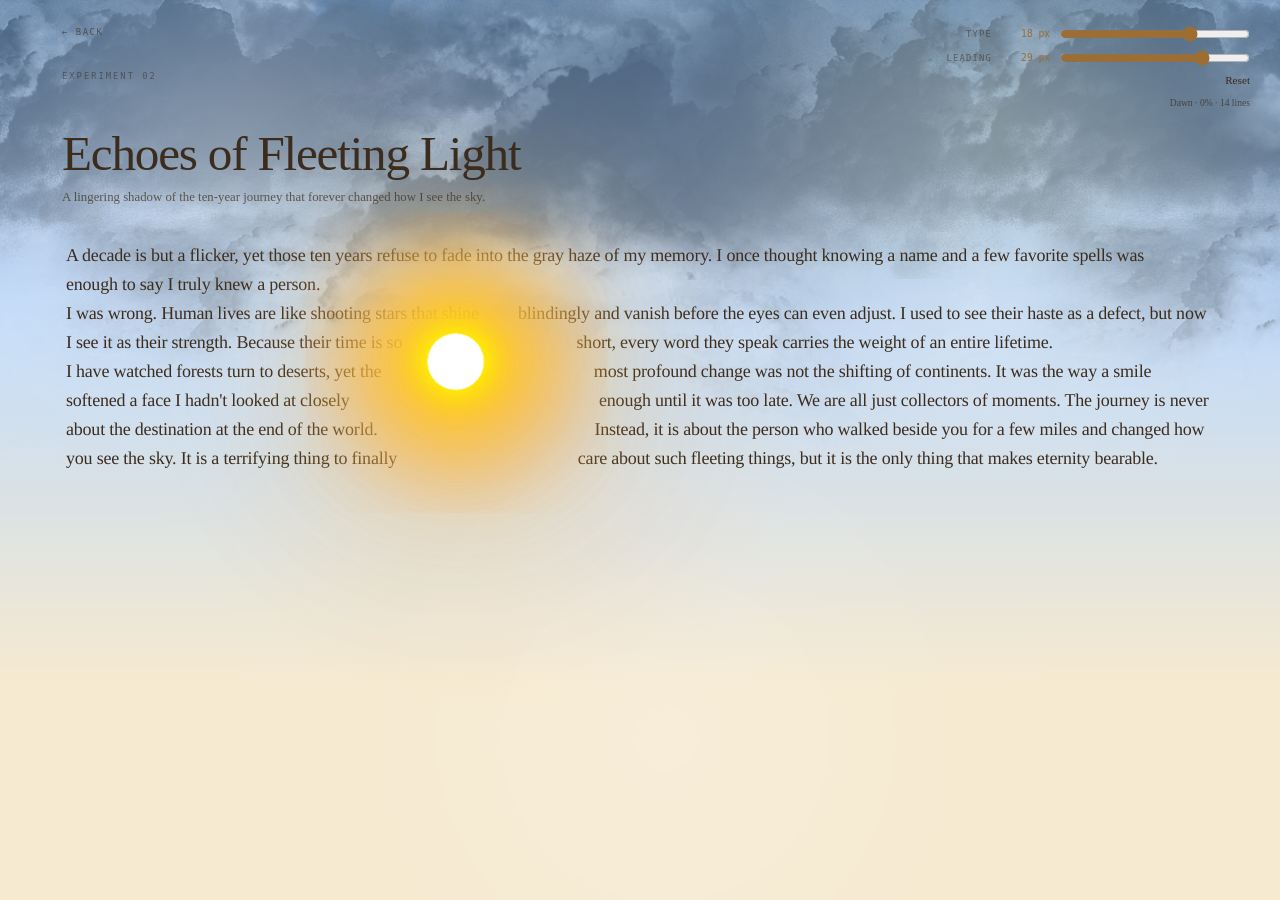
==== experiments/echoes-of-fleeting-light.html @ 6adec40e "experiment 2 - echoes of fleeting light - freiren" ====
<!doctype html>
<html lang="en">
<head>
  <meta charset="UTF-8">
  <meta name="viewport" content="width=device-width, initial-scale=1.0">
  <meta name="description" content="Echoes of Fleeting Light — A lingering shadow of the ten-year journey that forever changed how I see the sky.">
  <title>Echoes of Fleeting Light — Diginova Experiments</title>
  <link rel="stylesheet" href="../styles/site.css">
  <style>
    :root {
      color-scheme: light;
      --sky-top: #7386a9;
      --sky-mid: #dce2eb;
      --sky-bottom: #f7f2e8;
      --ink: #433127;
      --rule: rgba(121, 95, 70, 0.22);
      --accent: #a0734a;
      --sun: #e3b25d;
      --moon: #d8dfeb;
      --orb-outline: rgba(112, 88, 64, 0.42);
      --village-opacity: 0.9;
      --village-height: clamp(150px, 19vw, 236px);
      --wash-opacity: 0.88;
      --wash-brightness: 1;
      --wash-saturation: 1;
      --grain-opacity: 0.12;
      --village-filter: saturate(0.84) brightness(0.95);
      --star-opacity: 0;
      --star-twinkle: 0.32;
      --cloud-opacity: 0.4;
      --sky-glow-x: 50%;
      --sky-glow-y: 70%;
      --sky-horizon-glow: rgba(255, 194, 120, 0.24);
      --sky-zenith-glow: rgba(255, 233, 196, 0.12);
      --type-scale: 0.8;
    }

    html,
    body {
      width: 100%;
      height: 100%;
      margin: 0;
      overflow: hidden;
    }

    body {
      background-color: var(--sky-bottom);
      background:
        radial-gradient(circle at var(--sky-glow-x) var(--sky-glow-y), var(--sky-horizon-glow) 0%, transparent 34%),
        radial-gradient(circle at 50% 8%, var(--sky-zenith-glow) 0%, transparent 44%),
        linear-gradient(180deg, var(--sky-top) 0%, var(--sky-mid) 30%, var(--sky-bottom) 76%);
      color: var(--ink);
      transition: background 1600ms ease, background-color 1600ms ease, color 1200ms ease;
    }

    a {
      color: inherit;
    }

    .viewport {
      position: relative;
      width: 100vw;
      height: 100vh;
      overflow: hidden;
    }

    .clouds,
    .sky-wash,
    .sky-grain,
    .starfield {
      position: absolute;
      inset: 0;
      pointer-events: none;
    }

    .clouds {
      overflow: hidden;
      opacity: var(--cloud-opacity);
      transition: opacity 2200ms ease;
    }

    .clouds-1,
    .clouds-2,
    .clouds-3 {
      position: absolute;
      top: 0;
      right: 0;
      left: 0;
      height: 500px;
      background-repeat: repeat-x;
      background-position: 0 0;
      background-size: auto 100%;
      will-change: background-position;
    }

    .clouds-1 {
      background-image: url("../assets/clouds_2.png");
      animation: clouds-loop-1 20s linear infinite;
    }

    .clouds-2 {
      background-image: url("../assets/clouds_1.png");
      animation: clouds-loop-2 15s linear infinite;
    }

    .clouds-3 {
      background-image: url("../assets/clouds_3.png");
      animation: clouds-loop-3 17s linear infinite;
    }

    @keyframes clouds-loop-1 {
      to {
        background-position: -1000px 0;
      }
    }

    @keyframes clouds-loop-2 {
      to {
        background-position: -1000px 0;
      }
    }

    @keyframes clouds-loop-3 {
      to {
        background-position: -1579px 0;
      }
    }

    .starfield {
      opacity: var(--star-opacity);
      background:
        radial-gradient(circle at 8% 22%, rgba(255,255,255,var(--star-twinkle)) 0 1px, transparent 1.6px),
        radial-gradient(circle at 17% 10%, rgba(255,255,255,0.72) 0 1.3px, transparent 1.9px),
        radial-gradient(circle at 26% 28%, rgba(255,255,255,0.52) 0 0.9px, transparent 1.6px),
        radial-gradient(circle at 34% 14%, rgba(255,255,255,0.78) 0 1.1px, transparent 1.7px),
        radial-gradient(circle at 42% 24%, rgba(255,255,255,0.56) 0 0.9px, transparent 1.5px),
        radial-gradient(circle at 54% 12%, rgba(255,255,255,0.84) 0 1.2px, transparent 1.8px),
        radial-gradient(circle at 62% 30%, rgba(255,255,255,0.58) 0 1px, transparent 1.5px),
        radial-gradient(circle at 73% 16%, rgba(255,255,255,0.74) 0 1.1px, transparent 1.7px),
        radial-gradient(circle at 81% 26%, rgba(255,255,255,0.48) 0 0.9px, transparent 1.6px),
        radial-gradient(circle at 90% 12%, rgba(255,255,255,0.8) 0 1.2px, transparent 1.8px);
      transition: opacity 2200ms ease;
    }

    .sky-wash {
      background:
        radial-gradient(circle at 18% 18%, rgba(255, 255, 255, 0.32), transparent 24%),
        radial-gradient(circle at 78% 14%, rgba(255, 235, 198, 0.28), transparent 26%),
        radial-gradient(circle at 52% 82%, rgba(255, 255, 255, 0.16), transparent 30%);
      opacity: var(--wash-opacity);
      filter: saturate(var(--wash-saturation)) brightness(var(--wash-brightness));
      transition: opacity 1600ms ease, filter 1600ms ease;
    }

    .sky-grain {
      opacity: var(--grain-opacity);
      background-image:
        linear-gradient(rgba(255,255,255,0.06), rgba(255,255,255,0.06)),
        linear-gradient(90deg, transparent 0, rgba(255,255,255,0.12) 50%, transparent 100%);
      mix-blend-mode: screen;
      transition: opacity 1600ms ease;
    }

    .back-link {
      position: absolute;
      left: clamp(20px, 5vw, 62px);
      top: clamp(14px, 2.5vw, 28px);
      z-index: 5;
      font: 500 calc(11px * var(--type-scale))/1 "SF Mono", "Fira Code", monospace;
      letter-spacing: 1.6px;
      text-transform: uppercase;
      color: color-mix(in srgb, var(--ink) 64%, transparent);
      text-decoration: none;
      transition: color 1200ms ease;
    }

    .masthead {
      position: absolute;
      left: clamp(20px, 5vw, 62px);
      top: clamp(54px, 8vh, 82px);
      width: min(560px, calc(100vw - 190px));
      z-index: 4;
      pointer-events: none;
    }

    .kicker {
      margin-bottom: 12px;
      font: 500 calc(11px * var(--type-scale))/1 "SF Mono", "Fira Code", monospace;
      letter-spacing: 2px;
      text-transform: uppercase;
      color: color-mix(in srgb, var(--ink) 56%, transparent);
      transition: color 1200ms ease;
    }

    .title {
      margin: 0 0 10px;
      font: 500 clamp(calc(34px * var(--type-scale)), calc(4.8vw * var(--type-scale)), calc(76px * var(--type-scale)))/0.95 Palatino, "Palatino Linotype", "Book Antiqua", Georgia, serif;
      letter-spacing: -1.2px;
      text-wrap: balance;
      margin-top: 50px;
    }

    .subtitle {
      margin: 0;
      max-width: 1500px;
      font: 400 clamp(calc(14px * var(--type-scale)), calc(1.25vw * var(--type-scale)), calc(17px * var(--type-scale)))/1.68 Palatino, "Palatino Linotype", "Book Antiqua", Georgia, serif;
      color: color-mix(in srgb, var(--ink) 72%, transparent);
      text-wrap: balance;
      transition: color 1200ms ease;
    }

    .settings {
      position: absolute;
      top: clamp(16px, 2.4vw, 26px);
      right: clamp(14px, 2.5vw, 30px);
      z-index: 6;
      display: grid;
      gap: 8px;
      width: min(310px, calc(100vw - 30px));
      padding: 0;
      background: transparent;
      border: 0;
      backdrop-filter: none;
      box-shadow: none;
      text-align: right;
    }

    .settings-row {
      display: flex;
      align-items: center;
      gap: 10px;
      flex-wrap: wrap;
      justify-content: flex-end;
    }

    .settings-label {
      min-width: 52px;
      font: 500 calc(11px * var(--type-scale))/1 "SF Mono", "Fira Code", monospace;
      letter-spacing: 1.2px;
      text-transform: uppercase;
      color: color-mix(in srgb, var(--ink) 56%, transparent);
      transition: color 1200ms ease;
    }

    .settings-value {
      min-width: 48px;
      font: 500 calc(12px * var(--type-scale))/1 "SF Mono", "Fira Code", monospace;
      color: var(--accent);
    }

    .settings input[type="range"] {
      flex: 1 1 110px;
      min-width: 80px;
      accent-color: var(--accent);
    }

    .settings button {
      padding: 0;
      border: 0;
      background: transparent;
      color: var(--ink);
      font: 400 calc(14px * var(--type-scale))/1.2 Palatino, "Palatino Linotype", "Book Antiqua", Georgia, serif;
      border-bottom: 1px solid transparent;
      cursor: pointer;
      transition: color 1200ms ease, border-color 1200ms ease;
    }

    .settings button:hover {
      color: var(--accent);
      border-color: currentColor;
    }

    .plain-toggle {
      display: inline-flex;
      align-items: center;
      gap: 7px;
      font: 400 calc(14px * var(--type-scale))/1.3 Palatino, "Palatino Linotype", "Book Antiqua", Georgia, serif;
      color: var(--ink);
      transition: color 1200ms ease;
    }

    .plain-toggle input {
      accent-color: var(--accent);
    }

    .status {
      font: 400 calc(12px * var(--type-scale))/1.5 Palatino, "Palatino Linotype", "Book Antiqua", Georgia, serif;
      color: color-mix(in srgb, var(--ink) 72%, transparent);
      max-width: 310px;
      margin-left: auto;
      white-space: nowrap;
      transition: color 1200ms ease;
    }

    .story-field {
      position: absolute;
      inset: 0;
      padding:
        var(--story-top, clamp(220px, 34vh, 320px))
        clamp(10px, 2.5vw, 62px)
        calc(var(--village-height) + 34px)
        clamp(10px, 2.5vw, 62px);
    }

    .line-layer {
      position: absolute;
      inset: 0;
      contain: layout paint style;
    }

    .line {
      position: absolute;
      left: 0;
      top: 0;
      white-space: pre;
      color: var(--ink);
      transform: translate3d(var(--x), var(--y), 0);
      font-family: Palatino, "Palatino Linotype", "Book Antiqua", Georgia, serif;
      font-size: var(--font-size, 22px);
      line-height: var(--line-height, 33px);
      letter-spacing: -0.012em;
      text-rendering: geometricPrecision;
      user-select: none;
      transition: transform 80ms linear, color 1200ms ease;
      max-width: min(76ch, calc(100vw - 64px));
    }

    .orb {
      position: absolute;
      left: 0;
      top: 0;
      transform: translate3d(calc(var(--orb-x) - 50%), calc(var(--orb-y) - 50%), 0);
      will-change: transform;
      overflow: visible;
      transition: opacity 900ms ease, filter 1200ms ease;
    }

    .orb::before {
      content: "";
      position: absolute;
      inset: -22%;
      background-repeat: no-repeat;
      background-position: center;
      background-size: contain;
      pointer-events: none;
    }

    .orb--sun::before {
      width: var(--sun-size);
      height: var(--sun-size);
      inset: -32%;
      padding: 150px;
      margin: -150px;
      background-image: url("../assets/sun.png");
      background-size: 70%;
      background-position: center;
      filter:
        saturate(1.08)
        drop-shadow(0 0 18px rgba(255, 237, 173, 0.82))
        drop-shadow(0 0 44px rgba(246, 189, 79, 0.7))
        drop-shadow(0 0 90px rgba(239, 177, 51, 0.38));
    }

    .orb--sun {
      width: var(--sun-size);
      height: var(--sun-size);
    }

    .orb--moon::before {
      width: var(--moon-size);
      height: var(--moon-size);
      inset: -20%;
      background-image: url("../assets/moon.png");
      filter:
        contrast(1.04)
        saturate(0.94)
        drop-shadow(0 0 18px color-mix(in srgb, var(--moon) 32%, transparent))
        drop-shadow(0 0 42px color-mix(in srgb, var(--moon) 16%, transparent));
    }

    .orb--moon {
      width: var(--moon-size);
      height: var(--moon-size);
    }

    .village-strip {
      position: absolute;
      left: 0;
      right: 0;
      bottom: -5px;
      height: var(--village-height);
      width: 100vw;
      pointer-events: none;
    }

    .village-strip img {
      position: absolute;
      left: 0;
      bottom: -30px;
      width: 100vw;
      max-width: none;
      opacity: var(--village-opacity);
      display: block;
      transition: opacity 1600ms ease, filter 1600ms ease;
      filter: var(--village-filter);
    }

    @media (max-width: 820px) {
      .masthead {
        width: min(560px, calc(100vw - 34px));
        top: 82px;
      }

      .settings {
        width: min(300px, calc(100vw - 24px));
      }

      .story-field {
        padding-top: clamp(228px, 33vh, 320px);
      }
    }

    @media (max-width: 620px) {
      .settings {
        top: auto;
        bottom: calc(var(--village-height) + 12px);
        right: 12px;
        left: 12px;
        width: auto;
      }

      .masthead {
        top: 62px;
        width: calc(100vw - 24px);
      }

      .story-field {
        padding:
          clamp(188px, 28vh, 250px)
          16px
          calc(var(--village-height) + 120px)
          16px;
      }
    }
  </style>
</head>
<body>
  <main class="viewport">
    <div class="starfield"></div>
    <div class="clouds" aria-hidden="true">
      <div class="clouds-1"></div>
      <div class="clouds-2"></div>
      <div class="clouds-3"></div>
    </div>
    <div class="sky-wash"></div>
    <div class="sky-grain"></div>

    <a class="back-link" href="../index.html">← Back</a>

    <header class="masthead" id="masthead">
      <div class="kicker">Experiment 02</div>
      <h1 class="title">Echoes of Fleeting Light</h1>
      <p class="subtitle">A lingering shadow of the ten-year journey that forever changed how I see the sky.</p>
    </header>

    <aside class="settings" id="settingsPanel" aria-label="Settings">
      <div class="settings-row">
        <span class="settings-label">Type</span>
        <span class="settings-value" id="fontSizeValue">21 px</span>
        <input id="fontSize" type="range" min="14" max="24" step="1" value="21">
      </div>
      <div class="settings-row">
        <span class="settings-label">Leading</span>
        <span class="settings-value" id="lineHeightValue">31 px</span>
        <input id="lineHeight" type="range" min="21" max="34" step="1" value="31">
      </div>
      <div class="settings-row">
        <button id="resetOrbit" type="button">Reset</button>
      </div>
      <div class="status"><span id="statPhase">Dawn</span> · <span id="statTheme">0%</span> · <span id="statLines">0</span> lines</div>
    </aside>

    <section class="story-field" id="scene" aria-label="Echoes of Fleeting Light interactive page">
      <div class="line-layer" id="lineLayer"></div>
      <div class="orb orb--sun" id="sunOrb" aria-hidden="true"></div>
      <div class="orb orb--moon" id="moonOrb" aria-hidden="true"></div>
    </section>

    <div class="village-strip" aria-hidden="true">
      <img id="villageImage" src="../assets/village_only.png" alt="">
    </div>
  </main>

  <script type="module" src="./echoes-of-fleeting-light.js"></script>
</body>
</html>
---- styles/site.css ----
* {
  box-sizing: border-box;
  margin: 0;
}

html,
body {
  min-height: 100vh;
  background: #08080e;
  color: #ddd8d0;
}

body {
  font-family: "Helvetica Neue", Helvetica, Arial, sans-serif;
}

a {
  color: inherit;
}

.page-shell {
  min-height: 100vh;
  padding: 72px 24px 56px;
}

.header {
  text-align: center;
  margin: 0 auto 52px;
  max-width: 920px;
}

.logo {
  font: 300 11px/1 "SF Mono", "Fira Code", "Consolas", monospace;
  text-transform: uppercase;
  letter-spacing: 4px;
  color: rgba(196, 163, 90, 0.5);
  margin-bottom: 20px;
}

.page-title {
  font: 600 42px/1.08 Georgia, Palatino, "Times New Roman", serif;
  color: rgba(255, 255, 255, 0.92);
  margin-bottom: 16px;
  letter-spacing: -0.5px;
}

.page-subtitle {
  font: 400 15px/1.7 "Helvetica Neue", Helvetica, Arial, sans-serif;
  color: rgba(255, 255, 255, 0.32);
}

.demos-grid {
  display: grid;
  grid-template-columns: 1fr 1fr;
  gap: 1px;
  width: 100%;
  max-width: 860px;
  margin: 0 auto;
  background: rgba(255, 255, 255, 0.04);
  border: 1px solid rgba(255, 255, 255, 0.06);
  border-radius: 16px;
  overflow: hidden;
}

.demo-card {
  display: flex;
  flex-direction: column;
  justify-content: center;
  min-height: 144px;
  padding: 32px 28px;
  text-decoration: none;
  background: #08080e;
  transition: background 0.2s ease;
}

a.demo-card:hover {
  background: rgba(255, 255, 255, 0.025);
}

.demo-card.is-disabled {
  cursor: default;
}

.demo-tag {
  display: inline-block;
  width: fit-content;
  margin-bottom: 12px;
  padding: 4px 7px;
  border-radius: 4px;
  font: 500 9px/1 "SF Mono", "Fira Code", monospace;
  text-transform: uppercase;
  letter-spacing: 0.8px;
}

.tag-layout {
  background: rgba(100, 200, 255, 0.08);
  color: rgba(100, 200, 255, 0.6);
}

.tag-interactive {
  background: rgba(120, 200, 120, 0.08);
  color: rgba(120, 200, 120, 0.55);
}

.tag-motion {
  background: rgba(196, 163, 90, 0.1);
  color: rgba(196, 163, 90, 0.6);
}

.tag-soon {
  background: rgba(255, 255, 255, 0.05);
  color: rgba(255, 255, 255, 0.3);
}

.demo-name {
  font: 600 17px/1.3 "Helvetica Neue", Helvetica, Arial, sans-serif;
  color: rgba(255, 255, 255, 0.88);
  margin-bottom: 8px;
}

.demo-desc {
  font: 400 13px/1.5 "Helvetica Neue", Helvetica, Arial, sans-serif;
  color: rgba(255, 255, 255, 0.3);
}

.footer-link {
  margin-top: 40px;
  text-align: center;
}

.footer-link--stack {
  display: grid;
  gap: 10px;
}

.footer-link a,
.back-link {
  font: 400 13px/1 "Helvetica Neue", Helvetica, Arial, sans-serif;
  color: rgba(255, 255, 255, 0.2);
  text-decoration: none;
  transition: color 0.15s ease;
}

.footer-link a:hover,
.back-link:hover {
  color: rgba(255, 255, 255, 0.42);
}

.back-link {
  display: inline-block;
  margin-bottom: 26px;
}

.experiment-shell {
  min-height: 100vh;
  padding: 28px 18px 72px;
}

.experiment-header {
  text-align: center;
  margin: 0 auto 24px;
  max-width: 640px;
}

.experiment-title {
  font: 600 24px/1.2 "Helvetica Neue", Helvetica, Arial, sans-serif;
  color: rgba(255, 255, 255, 0.88);
  margin-bottom: 8px;
}

.experiment-subtitle {
  font: 400 13px/1.6 "Helvetica Neue", Helvetica, Arial, sans-serif;
  color: rgba(255, 255, 255, 0.35);
}

@media (max-width: 700px) {
  .page-shell {
    padding: 48px 16px 40px;
  }

  .page-title {
    font-size: 32px;
  }

  .demos-grid {
    grid-template-columns: 1fr;
  }

  .demo-card {
    min-height: 108px;
    padding: 24px 20px;
  }
}
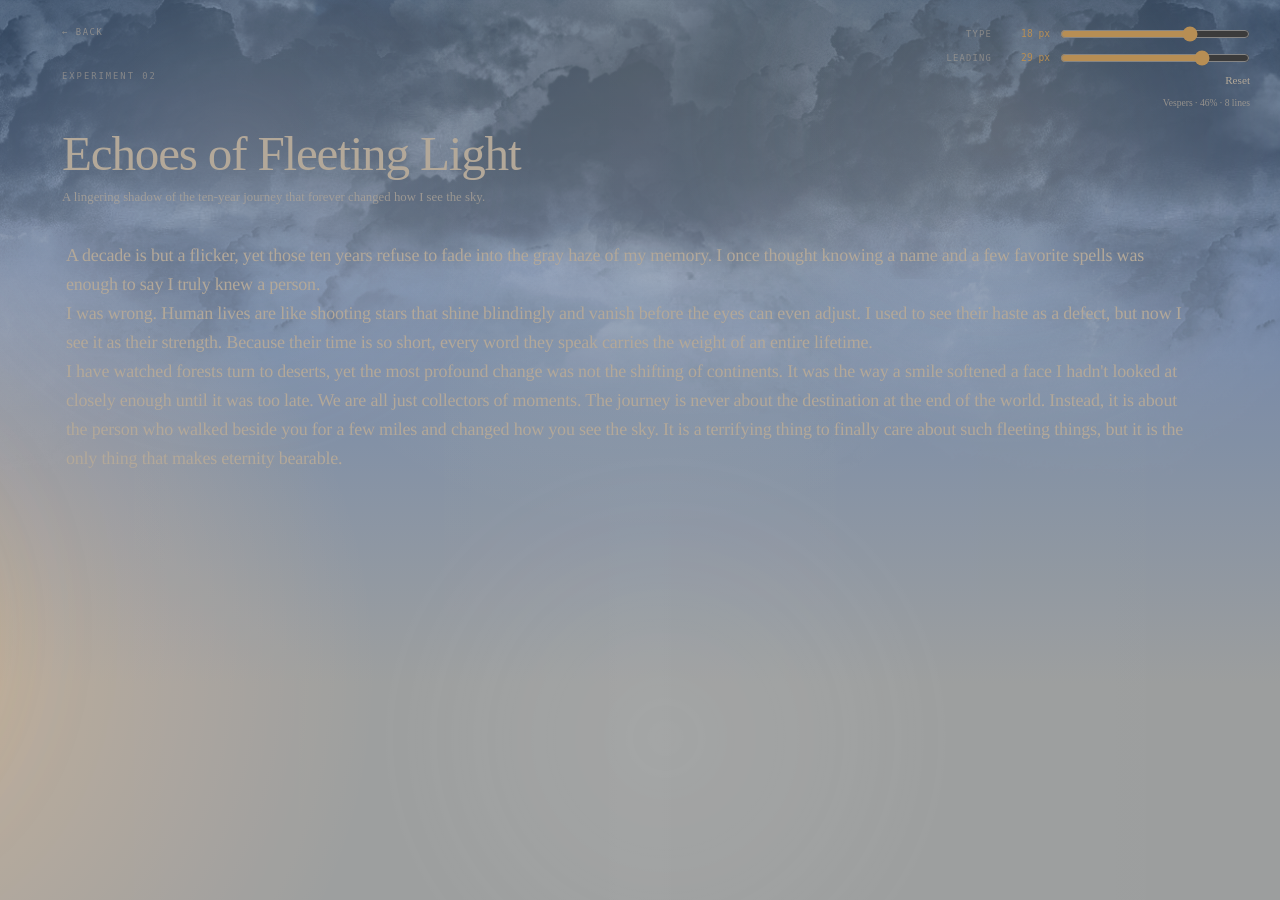
==== commit a2e30594: "made experiments responsive" ====
--- a/experiments/echoes-of-fleeting-light.html
+++ b/experiments/echoes-of-fleeting-light.html
@@ -2,7 +2,7 @@
 <html lang="en">
 <head>
   <meta charset="UTF-8">
-  <meta name="viewport" content="width=device-width, initial-scale=1.0">
+  <meta name="viewport" content="width=device-width, initial-scale=1, viewport-fit=cover, interactive-widget=resizes-content">
   <meta name="description" content="Echoes of Fleeting Light — A lingering shadow of the ten-year journey that forever changed how I see the sky.">
   <title>Echoes of Fleeting Light — Diginova Experiments</title>
   <link rel="stylesheet" href="../styles/site.css">
@@ -295,6 +295,7 @@
     .story-field {
       position: absolute;
       inset: 0;
+      overflow: hidden;
       padding:
         var(--story-top, clamp(220px, 34vh, 320px))
         clamp(10px, 2.5vw, 62px)
@@ -306,6 +307,7 @@
       position: absolute;
       inset: 0;
       contain: layout paint style;
+      z-index: 2;
     }
 
     .line {
@@ -332,6 +334,7 @@
       transform: translate3d(calc(var(--orb-x) - 50%), calc(var(--orb-y) - 50%), 0);
       will-change: transform;
       overflow: visible;
+      z-index: 1;
       transition: opacity 900ms ease, filter 1200ms ease;
     }
 
@@ -383,6 +386,68 @@
       height: var(--moon-size);
     }
 
+    .mobile-story {
+      display: none;
+      position: relative;
+      z-index: 3;
+      max-width: min(72ch, calc(100vw - 28px));
+      margin: 0;
+      color: var(--ink);
+      font: 400 16px/1.72 Palatino, "Palatino Linotype", "Book Antiqua", Georgia, serif;
+      letter-spacing: -0.01em;
+      text-wrap: pretty;
+    }
+
+    .mobile-story p {
+      margin: 0 0 1em;
+    }
+
+    .mobile-note {
+      display: none;
+      position: absolute;
+      left: 12px;
+      right: 12px;
+      bottom: calc(var(--village-height) + 12px);
+      z-index: 8;
+      padding: 12px 14px;
+      border: 1px solid color-mix(in srgb, var(--ink) 18%, transparent);
+      background: color-mix(in srgb, var(--sky-bottom) 78%, white 22%);
+      color: var(--ink);
+      font: 400 13px/1.45 Palatino, "Palatino Linotype", "Book Antiqua", Georgia, serif;
+      box-shadow: 0 14px 32px rgba(25, 20, 12, 0.12);
+      backdrop-filter: blur(10px);
+    }
+
+    .mobile-note button {
+      margin-top: 8px;
+      padding: 0;
+      border: 0;
+      background: transparent;
+      color: var(--accent);
+      font: inherit;
+      cursor: pointer;
+      text-decoration: underline;
+      text-underline-offset: 0.14em;
+    }
+
+    html.mobile-fallback .line-layer {
+      display: none;
+    }
+
+    html.mobile-fallback .mobile-story {
+      display: block;
+    }
+
+    html.mobile-fallback .story-field {
+      overflow: auto;
+      overscroll-behavior: contain;
+      -webkit-overflow-scrolling: touch;
+    }
+
+    html.mobile-fallback .mobile-note {
+      display: block;
+    }
+
     .village-strip {
       position: absolute;
       left: 0;
@@ -440,6 +505,12 @@
           16px
           calc(var(--village-height) + 120px)
           16px;
+      }
+
+      .mobile-story {
+        max-width: none;
+        font-size: 15px;
+        line-height: 1.7;
       }
     }
   </style>
@@ -480,8 +551,14 @@
       <div class="status"><span id="statPhase">Dawn</span> · <span id="statTheme">0%</span> · <span id="statLines">0</span> lines</div>
     </aside>
 
+    <aside class="mobile-note" id="mobileNote" aria-live="polite">
+      This experience works best on desktop. On mobile, a simplified text mode is shown while the sun and moon continue behind the story.
+      <button id="mobileNoteDismiss" type="button">Dismiss</button>
+    </aside>
+
     <section class="story-field" id="scene" aria-label="Echoes of Fleeting Light interactive page">
       <div class="line-layer" id="lineLayer"></div>
+      <div class="mobile-story" id="mobileStory"></div>
       <div class="orb orb--sun" id="sunOrb" aria-hidden="true"></div>
       <div class="orb orb--moon" id="moonOrb" aria-hidden="true"></div>
     </section>
